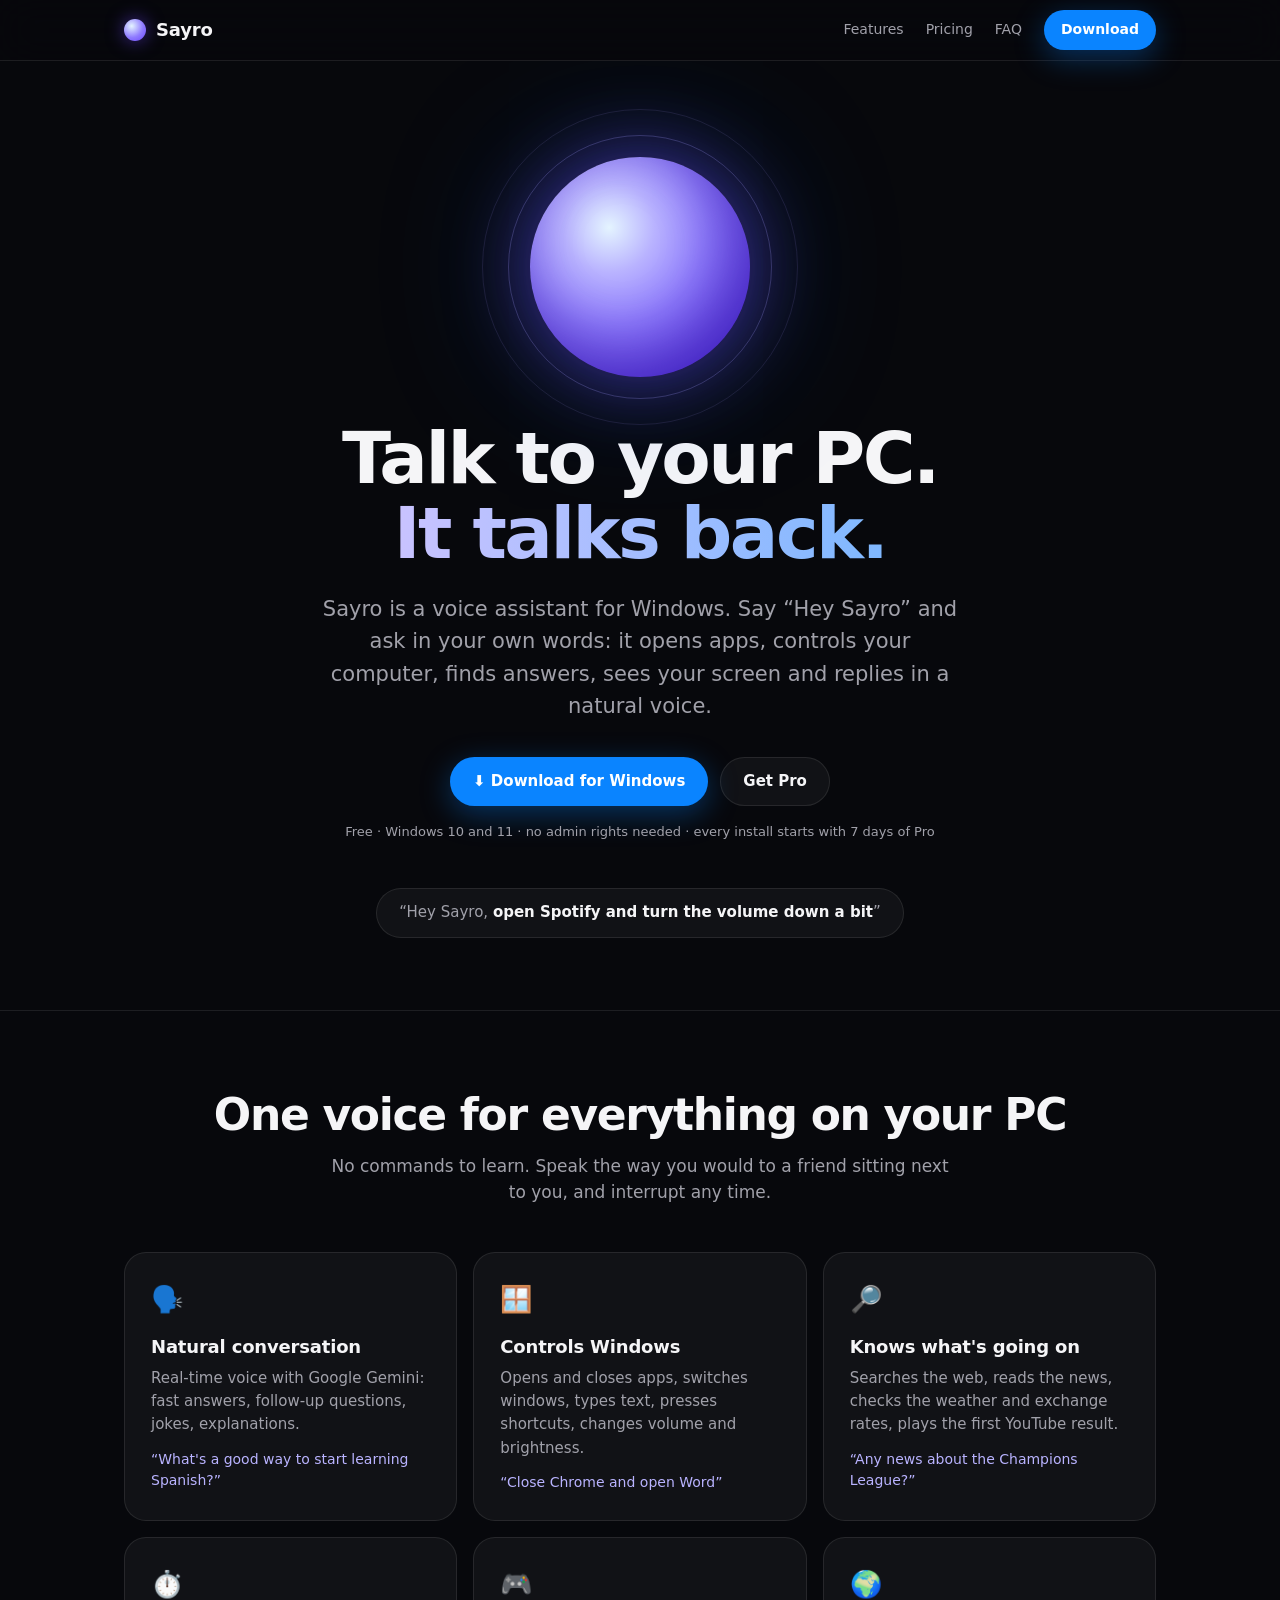
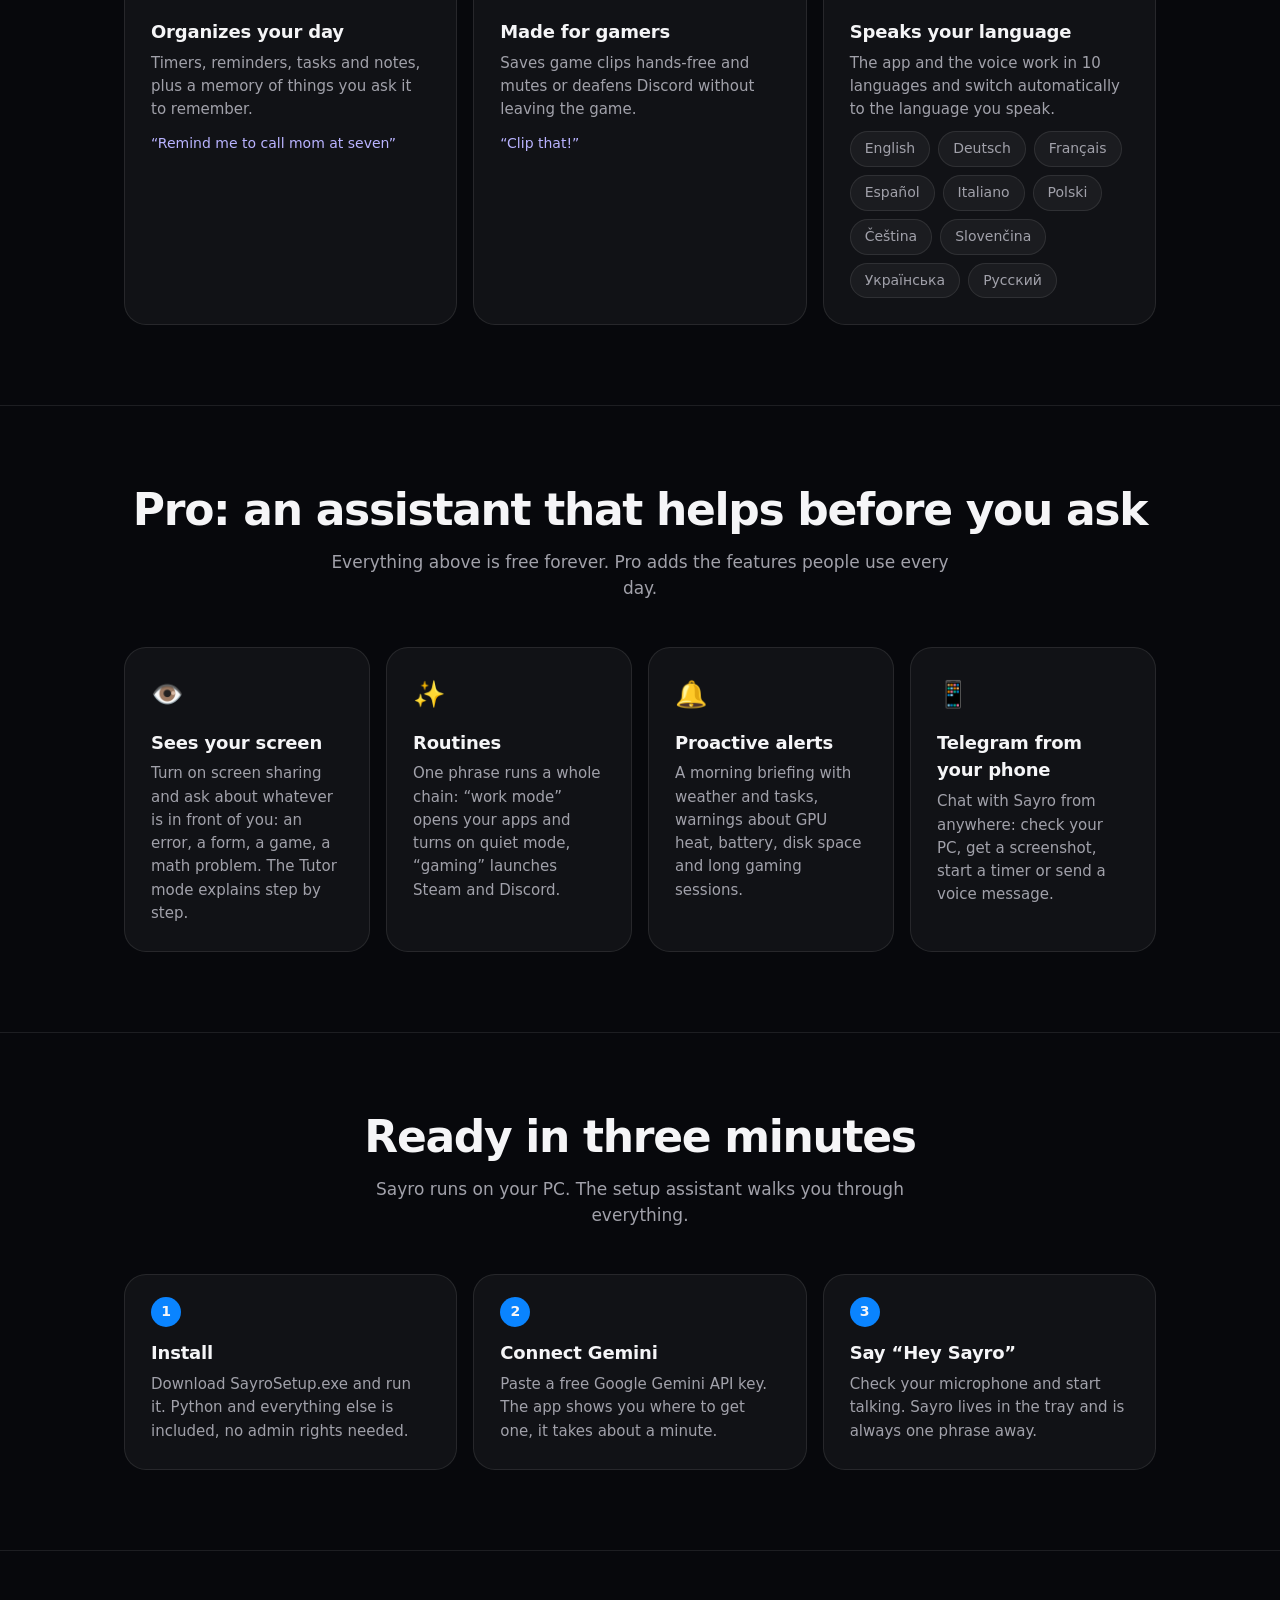
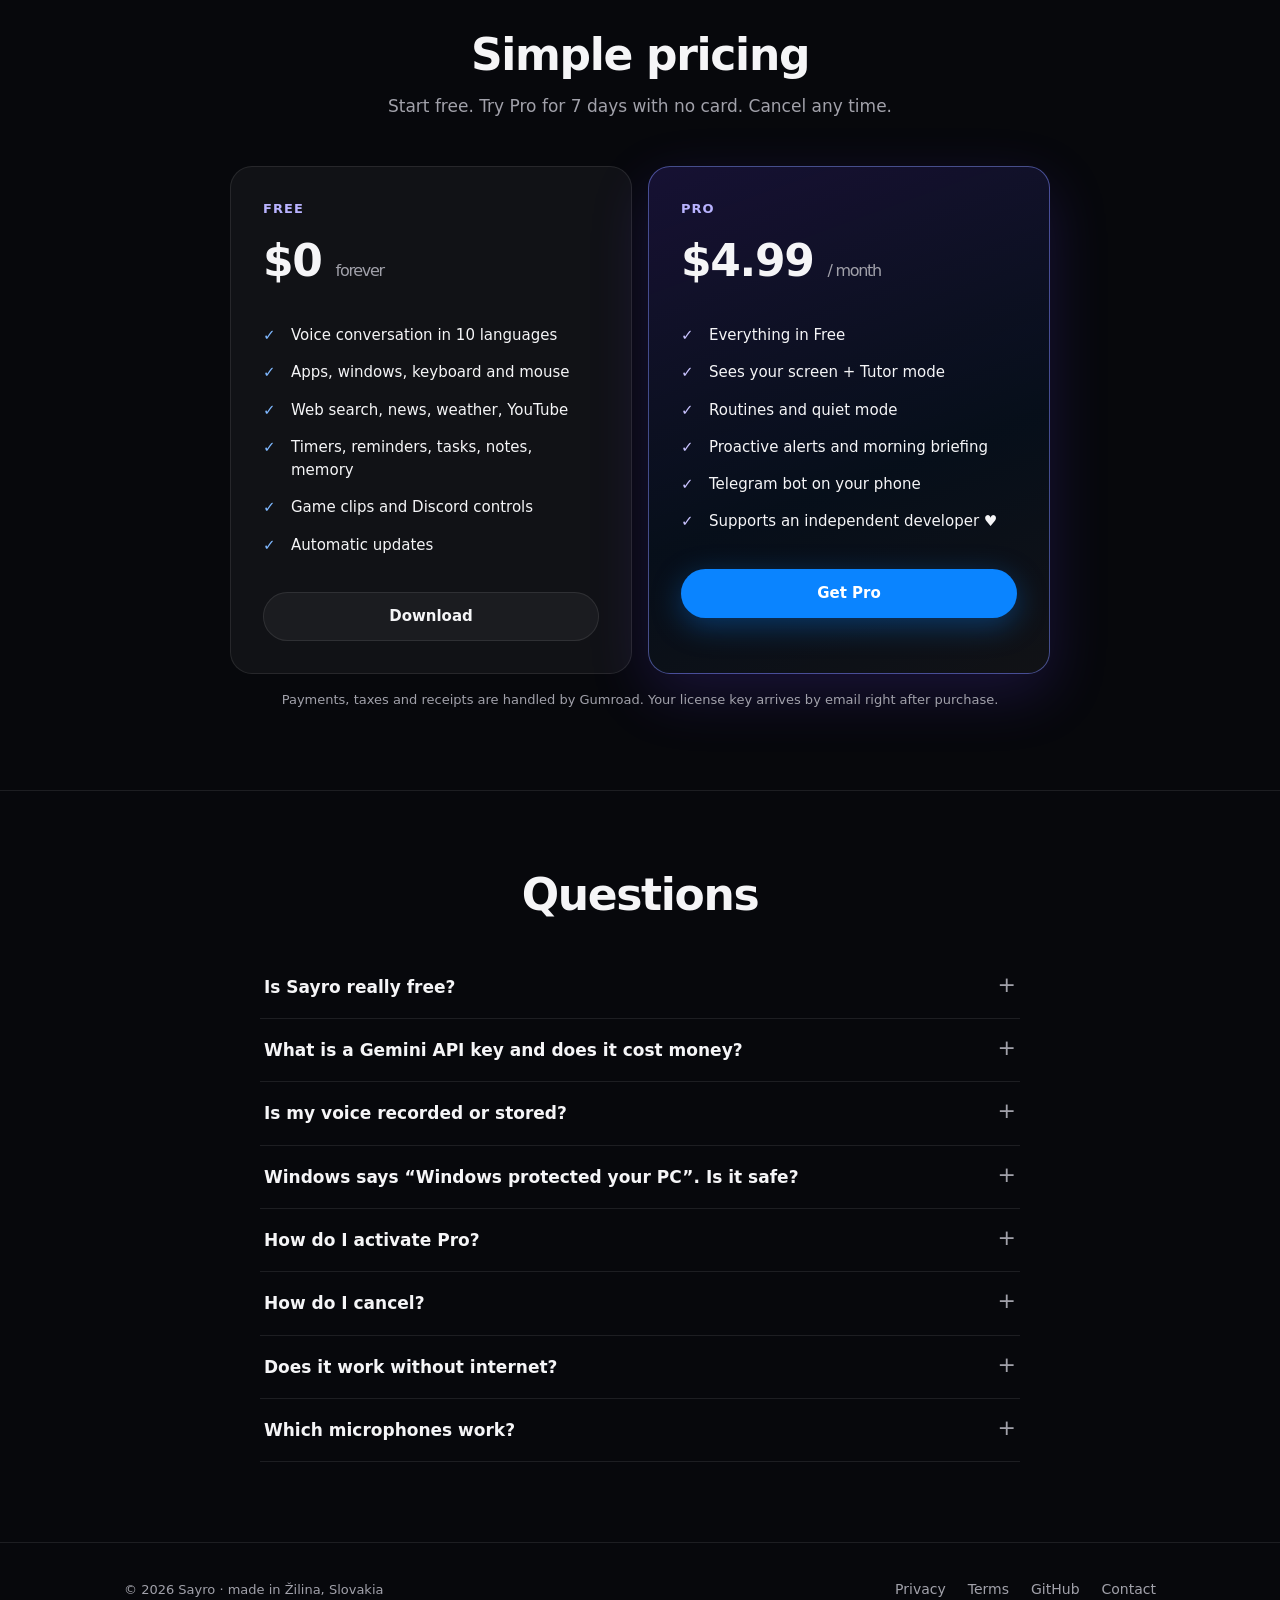
==== docs/index.html @ 343d3965 "Сайт Sayro (docs/ для GitHub Pages): главная, политика конфиденциальности, условия; ссылки на них в " ====
<!DOCTYPE html>
<html lang="en">
<head>
<meta charset="utf-8">
<meta name="viewport" content="width=device-width,initial-scale=1">
<title>Sayro — the voice assistant for Windows</title>
<meta name="description" content="Say “Hey Sayro” and talk naturally. Sayro opens apps, controls your PC, searches the web, sees your screen and answers in your language. Free, with Pro for $4.99/month.">
<meta property="og:title" content="Sayro — the voice assistant for Windows">
<meta property="og:description" content="Talk to your PC like to a person. Free for Windows 10/11, 10 languages.">
<meta property="og:image" content="og.png">
<meta name="theme-color" content="#07080c">
<link rel="icon" href="favicon.png">
<link rel="stylesheet" href="style.css">
</head>
<body>
<header><div class="wrap">
  <a class="logo" href="./"><i></i>Sayro</a>
  <nav>
    <a href="#features">Features</a>
    <a href="#pricing">Pricing</a>
    <a href="#faq">FAQ</a>
    <a class="btn primary small" href="https://github.com/woozermach/Jarvis/releases/latest/download/SayroSetup.exe">Download</a>
  </nav>
</div></header>

<main>
<div class="hero wrap">
  <div class="orb" aria-hidden="true"></div>
  <h1>Talk to your PC.<br><span>It talks back.</span></h1>
  <p class="lead">Sayro is a voice assistant for Windows. Say “Hey Sayro” and ask in your own words: it opens apps, controls your computer, finds answers, sees your screen and replies in a natural voice.</p>
  <div class="cta">
    <a class="btn primary" href="https://github.com/woozermach/Jarvis/releases/latest/download/SayroSetup.exe">⬇ Download for Windows</a>
    <a class="btn ghost" href="#pricing">Get Pro</a>
  </div>
  <p class="fine">Free · Windows 10 and 11 · no admin rights needed · every install starts with 7 days of Pro</p>
  <p class="quote">“Hey Sayro, <b>open Spotify and turn the volume down a bit</b>”</p>
</div>

<section id="features"><div class="wrap">
  <h2>One voice for everything on your PC</h2>
  <p class="sub">No commands to learn. Speak the way you would to a friend sitting next to you, and interrupt any time.</p>
  <div class="grid three">
    <div class="card"><div class="ic">🗣️</div><h3>Natural conversation</h3><p>Real-time voice with Google Gemini: fast answers, follow-up questions, jokes, explanations.</p><span class="say">“What's a good way to start learning Spanish?”</span></div>
    <div class="card"><div class="ic">🪟</div><h3>Controls Windows</h3><p>Opens and closes apps, switches windows, types text, presses shortcuts, changes volume and brightness.</p><span class="say">“Close Chrome and open Word”</span></div>
    <div class="card"><div class="ic">🔎</div><h3>Knows what's going on</h3><p>Searches the web, reads the news, checks the weather and exchange rates, plays the first YouTube result.</p><span class="say">“Any news about the Champions League?”</span></div>
    <div class="card"><div class="ic">⏱️</div><h3>Organizes your day</h3><p>Timers, reminders, tasks and notes, plus a memory of things you ask it to remember.</p><span class="say">“Remind me to call mom at seven”</span></div>
    <div class="card"><div class="ic">🎮</div><h3>Made for gamers</h3><p>Saves game clips hands-free and mutes or deafens Discord without leaving the game.</p><span class="say">“Clip that!”</span></div>
    <div class="card"><div class="ic">🌍</div><h3>Speaks your language</h3><p>The app and the voice work in 10 languages and switch automatically to the language you speak.</p>
      <div class="langs" style="justify-content:flex-start"><span>English</span><span>Deutsch</span><span>Français</span><span>Español</span><span>Italiano</span><span>Polski</span><span>Čeština</span><span>Slovenčina</span><span>Українська</span><span>Русский</span></div></div>
  </div>
</div></section>

<section id="pro"><div class="wrap">
  <h2>Pro: an assistant that helps before you ask</h2>
  <p class="sub">Everything above is free forever. Pro adds the features people use every day.</p>
  <div class="grid">
    <div class="card"><div class="ic">👁️</div><h3>Sees your screen</h3><p>Turn on screen sharing and ask about whatever is in front of you: an error, a form, a game, a math problem. The Tutor mode explains step by step.</p></div>
    <div class="card"><div class="ic">✨</div><h3>Routines</h3><p>One phrase runs a whole chain: “work mode” opens your apps and turns on quiet mode, “gaming” launches Steam and Discord.</p></div>
    <div class="card"><div class="ic">🔔</div><h3>Proactive alerts</h3><p>A morning briefing with weather and tasks, warnings about GPU heat, battery, disk space and long gaming sessions.</p></div>
    <div class="card"><div class="ic">📱</div><h3>Telegram from your phone</h3><p>Chat with Sayro from anywhere: check your PC, get a screenshot, start a timer or send a voice message.</p></div>
  </div>
</div></section>

<section><div class="wrap">
  <h2>Ready in three minutes</h2>
  <p class="sub">Sayro runs on your PC. The setup assistant walks you through everything.</p>
  <div class="steps">
    <div class="card step"><h3>Install</h3><p>Download SayroSetup.exe and run it. Python and everything else is included, no admin rights needed.</p></div>
    <div class="card step"><h3>Connect Gemini</h3><p>Paste a free Google Gemini API key. The app shows you where to get one, it takes about a minute.</p></div>
    <div class="card step"><h3>Say “Hey Sayro”</h3><p>Check your microphone and start talking. Sayro lives in the tray and is always one phrase away.</p></div>
  </div>
</div></section>

<section id="pricing"><div class="wrap">
  <h2>Simple pricing</h2>
  <p class="sub">Start free. Try Pro for 7 days with no card. Cancel any time.</p>
  <div class="plans">
    <div class="card plan">
      <div class="tag">Free</div>
      <div class="price">$0 <small>forever</small></div>
      <ul>
        <li>Voice conversation in 10 languages</li>
        <li>Apps, windows, keyboard and mouse</li>
        <li>Web search, news, weather, YouTube</li>
        <li>Timers, reminders, tasks, notes, memory</li>
        <li>Game clips and Discord controls</li>
        <li>Automatic updates</li>
      </ul>
      <a class="btn ghost" href="https://github.com/woozermach/Jarvis/releases/latest/download/SayroSetup.exe">Download</a>
    </div>
    <div class="card plan pro">
      <div class="tag">Pro</div>
      <div class="price">$4.99 <small>/ month</small></div>
      <ul>
        <li>Everything in Free</li>
        <li>Sees your screen + Tutor mode</li>
        <li>Routines and quiet mode</li>
        <li>Proactive alerts and morning briefing</li>
        <li>Telegram bot on your phone</li>
        <li>Supports an independent developer ♥</li>
      </ul>
      <a class="btn primary" href="https://minailove.gumroad.com/l/sayro-pro">Get Pro</a>
    </div>
  </div>
  <p class="fine" style="text-align:center">Payments, taxes and receipts are handled by Gumroad. Your license key arrives by email right after purchase.</p>
</div></section>

<section id="faq"><div class="wrap">
  <h2>Questions</h2>
  <div class="faq" style="margin-top:36px">
    <details><summary>Is Sayro really free?</summary><p>Yes. Everything except the Pro features is free with no time limit and no ads. Every new install gets 7 days of Pro to try.</p></details>
    <details><summary>What is a Gemini API key and does it cost money?</summary><p>Sayro's brain is Google Gemini. You connect it with your own key from Google AI Studio. Google offers a free tier that is enough for everyday use; heavy use or extra privacy (see below) needs a paid Google plan, billed by Google. A Google AI Pro subscription may include monthly Google Cloud credit that can pay for this.</p></details>
    <details><summary>Is my voice recorded or stored?</summary><p>Sayro has no servers of its own and the developer never receives your voice, screen or messages. While you talk, audio goes directly from your PC to Google to be understood and answered. Notes, tasks and settings stay on your PC. Read the <a href="privacy.html">Privacy Policy</a> for every detail.</p></details>
    <details><summary>Windows says “Windows protected your PC”. Is it safe?</summary><p>This warning appears for new apps that are not yet code-signed. Click <b>More info → Run anyway</b>. The full source code is public on <a href="https://github.com/woozermach/Jarvis">GitHub</a>.</p></details>
    <details><summary>How do I activate Pro?</summary><p>After buying, copy the license key from the Gumroad email, open Sayro → Settings → Pro and paste it. If you reinstall Windows or Sayro, just paste the same key again.</p></details>
    <details><summary>How do I cancel?</summary><p>Open the Gumroad receipt email or your Gumroad library and click “Manage membership” → Cancel. Pro stays active until the end of the period you paid for, then Sayro goes back to Free. Nothing is deleted.</p></details>
    <details><summary>Does it work without internet?</summary><p>Not yet. Understanding speech and answering needs Google Gemini online. An offline mode is on the roadmap.</p></details>
    <details><summary>Which microphones work?</summary><p>Any. With headphones you can talk over Sayro and interrupt it; with laptop speakers it pauses the microphone while speaking to avoid echo.</p></details>
  </div>
</div></section>
</main>

<footer><div class="wrap">
  <span>© 2026 Sayro · made in Žilina, Slovakia</span>
  <nav>
    <a href="privacy.html">Privacy</a>
    <a href="terms.html">Terms</a>
    <a href="https://github.com/woozermach/Jarvis">GitHub</a>
    <a href="https://github.com/woozermach/Jarvis/issues"><!--contact-->Contact</a>
  </nav>
</div></footer>
</body>
</html>
---- docs/style.css ----
:root{
  --bg:#07080c;--bg2:#10131b;--card:rgba(255,255,255,.045);--line:rgba(255,255,255,.09);
  --text:#f5f5f7;--dim:#a1a1aa;--accent:#0A84FF;--violet:#6b45ff;--glow:#e4f4ff;
  --r:22px;--max:1080px;
  font-family:-apple-system,BlinkMacSystemFont,"SF Pro Display","Segoe UI Variable","Segoe UI",Inter,system-ui,sans-serif;
}
*{box-sizing:border-box;margin:0}
html{scroll-behavior:smooth}
body{background:var(--bg);color:var(--text);line-height:1.55;-webkit-font-smoothing:antialiased}
a{color:inherit}
.wrap{max-width:var(--max);margin:0 auto;padding:0 24px}

/* шапка */
header{position:sticky;top:0;z-index:10;backdrop-filter:saturate(180%) blur(20px);-webkit-backdrop-filter:saturate(180%) blur(20px);
  background:rgba(7,8,12,.72);border-bottom:1px solid var(--line)}
header .wrap{display:flex;align-items:center;gap:28px;height:60px}
.logo{display:flex;align-items:center;gap:10px;font-weight:650;font-size:18px;text-decoration:none;letter-spacing:-.01em}
.logo i{width:22px;height:22px;border-radius:50%;background:radial-gradient(circle at 35% 32%,var(--glow),#8f7bff 55%,var(--violet));
  box-shadow:0 0 18px rgba(107,69,255,.55)}
nav{display:flex;align-items:center;gap:22px;margin-left:auto;font-size:14px}
nav a{color:var(--dim);text-decoration:none}nav a:hover{color:var(--text)}
.btn{display:inline-flex;align-items:center;gap:8px;padding:12px 22px;border-radius:999px;font-weight:600;font-size:15px;
  text-decoration:none;border:1px solid transparent;transition:transform .15s,background .15s,box-shadow .15s;cursor:pointer}
.btn:hover{transform:translateY(-1px)}
.btn.primary{background:var(--accent);color:#fff;box-shadow:0 8px 30px rgba(10,132,255,.35)}
.btn.primary:hover{background:#2b95ff}
.btn.ghost{border-color:var(--line);background:var(--card)}
.btn.small{padding:8px 16px;font-size:14px}

/* главный экран */
.hero{text-align:center;padding:96px 0 72px;position:relative;overflow:hidden}
.orb{width:220px;height:220px;margin:0 auto 44px;border-radius:50%;position:relative;
  background:radial-gradient(circle at 36% 32%,var(--glow) 0%,#b9b3ff 22%,#8f7bff 48%,var(--violet) 78%,#3d22c9 100%);
  box-shadow:0 0 80px rgba(107,69,255,.55),0 0 160px rgba(10,132,255,.25),inset -18px -24px 60px rgba(30,10,120,.45);
  animation:breathe 5s ease-in-out infinite}
.orb::before,.orb::after{content:"";position:absolute;inset:-22px;border-radius:50%;border:1px solid rgba(160,150,255,.25);animation:ring 5s ease-in-out infinite}
.orb::after{inset:-48px;border-color:rgba(160,150,255,.12);animation-delay:.6s}
@keyframes breathe{50%{transform:scale(1.045);box-shadow:0 0 110px rgba(107,69,255,.7),0 0 200px rgba(10,132,255,.3),inset -18px -24px 60px rgba(30,10,120,.45)}}
@keyframes ring{50%{transform:scale(1.06);opacity:.5}}
@media (prefers-reduced-motion:reduce){.orb,.orb::before,.orb::after{animation:none}}
h1{font-size:clamp(40px,6.4vw,72px);line-height:1.04;letter-spacing:-.035em;font-weight:700}
h1 span{background:linear-gradient(90deg,#c9c3ff,#7fb8ff);-webkit-background-clip:text;background-clip:text;color:transparent}
.lead{font-size:clamp(17px,2.1vw,21px);color:var(--dim);max-width:640px;margin:22px auto 34px}
.cta{display:flex;gap:12px;justify-content:center;flex-wrap:wrap}
.fine{color:var(--dim);font-size:13px;margin-top:16px}
.quote{display:inline-block;margin-top:46px;padding:12px 22px;border-radius:999px;background:var(--card);border:1px solid var(--line);
  font-size:15px;color:var(--dim)}.quote b{color:var(--text);font-weight:600}

/* секции */
section{padding:80px 0;border-top:1px solid var(--line)}
h2{font-size:clamp(30px,4.2vw,44px);letter-spacing:-.03em;line-height:1.1;text-align:center}
.sub{color:var(--dim);text-align:center;max-width:620px;margin:14px auto 46px;font-size:17px}
.grid{display:grid;gap:16px;grid-template-columns:repeat(auto-fit,minmax(240px,1fr))}
.grid.three{grid-template-columns:repeat(3,1fr)}
@media (max-width:900px){.grid.three{grid-template-columns:repeat(auto-fit,minmax(240px,1fr))}}
.card{background:var(--card);border:1px solid var(--line);border-radius:var(--r);padding:26px}
.card .ic{font-size:26px;margin-bottom:14px}
.card h3{font-size:18px;letter-spacing:-.01em;margin-bottom:6px}
.card p{color:var(--dim);font-size:15px}
.card .say{display:block;margin-top:12px;font-size:14px;color:#b9b3ff}

/* шаги */
.steps{display:grid;gap:16px;grid-template-columns:repeat(auto-fit,minmax(260px,1fr));counter-reset:s}
.step{counter-increment:s;position:relative;padding-top:64px}
.step::before{content:counter(s);position:absolute;top:22px;left:26px;width:30px;height:30px;border-radius:50%;
  display:grid;place-items:center;font-weight:700;font-size:14px;background:var(--accent)}

/* цены */
.plans{display:grid;gap:16px;grid-template-columns:repeat(auto-fit,minmax(300px,1fr));max-width:820px;margin:0 auto}
.plan{padding:32px}
.plan.pro{border-color:rgba(127,140,255,.5);background:linear-gradient(160deg,rgba(107,69,255,.16),rgba(10,132,255,.06) 60%,var(--card));
  box-shadow:0 20px 60px rgba(107,69,255,.18)}
.plan .tag{font-size:13px;font-weight:600;color:#b9b3ff;text-transform:uppercase;letter-spacing:.08em}
.price{font-size:44px;font-weight:700;letter-spacing:-.03em;margin:8px 0 2px}.price small{font-size:16px;color:var(--dim);font-weight:500}
.plan ul{list-style:none;padding:0;margin:22px 0 28px}
.plan li{padding:7px 0 7px 28px;position:relative;font-size:15px}
.plan li::before{content:"✓";position:absolute;left:0;color:#7fb8ff;font-weight:700}
.plan.pro li::before{color:#c9c3ff}
.plan .btn{width:100%;justify-content:center}

/* вопросы */
.faq{max-width:760px;margin:0 auto}
details{border-bottom:1px solid var(--line);padding:18px 4px}
summary{cursor:pointer;font-weight:600;font-size:17px;list-style:none;display:flex;justify-content:space-between;gap:16px}
summary::-webkit-details-marker{display:none}
summary::after{content:"+";color:var(--dim);font-weight:400;font-size:22px;line-height:1}
details[open] summary::after{content:"–"}
details p{color:var(--dim);margin-top:10px;font-size:15px}

.langs{display:flex;flex-wrap:wrap;gap:8px;justify-content:center;margin-top:10px}
.langs span{padding:6px 14px;border-radius:999px;background:var(--card);border:1px solid var(--line);font-size:14px;color:var(--dim)}

footer{border-top:1px solid var(--line);padding:36px 0 48px;color:var(--dim);font-size:13px}
footer .wrap{display:flex;gap:20px;flex-wrap:wrap;align-items:center}
footer nav{margin-left:auto}

/* юридические страницы */
.doc{max-width:760px;margin:0 auto;padding:64px 24px 80px}
.doc h1{font-size:clamp(34px,5vw,48px);margin-bottom:6px}
.doc .upd{color:var(--dim);font-size:14px;margin-bottom:36px}
.doc h2{text-align:left;font-size:22px;margin:38px 0 10px;letter-spacing:-.015em}
.doc p,.doc li{color:#d4d4d8;font-size:16px}
.doc p{margin:10px 0}.doc ul{padding-left:22px;margin:10px 0}.doc li{margin:6px 0}
.doc table{width:100%;border-collapse:collapse;margin:14px 0;font-size:14.5px}
.doc th,.doc td{text-align:left;padding:10px 12px;border-bottom:1px solid var(--line);vertical-align:top}
.doc th{color:var(--dim);font-weight:600}
.doc .box{background:var(--card);border:1px solid var(--line);border-radius:16px;padding:18px 20px;margin:18px 0}
.doc code{background:rgba(255,255,255,.07);padding:2px 6px;border-radius:6px;font-size:.92em}

@media (max-width:720px){nav a:not(.btn){display:none}.hero{padding:64px 0 52px}.orb{width:160px;height:160px}}
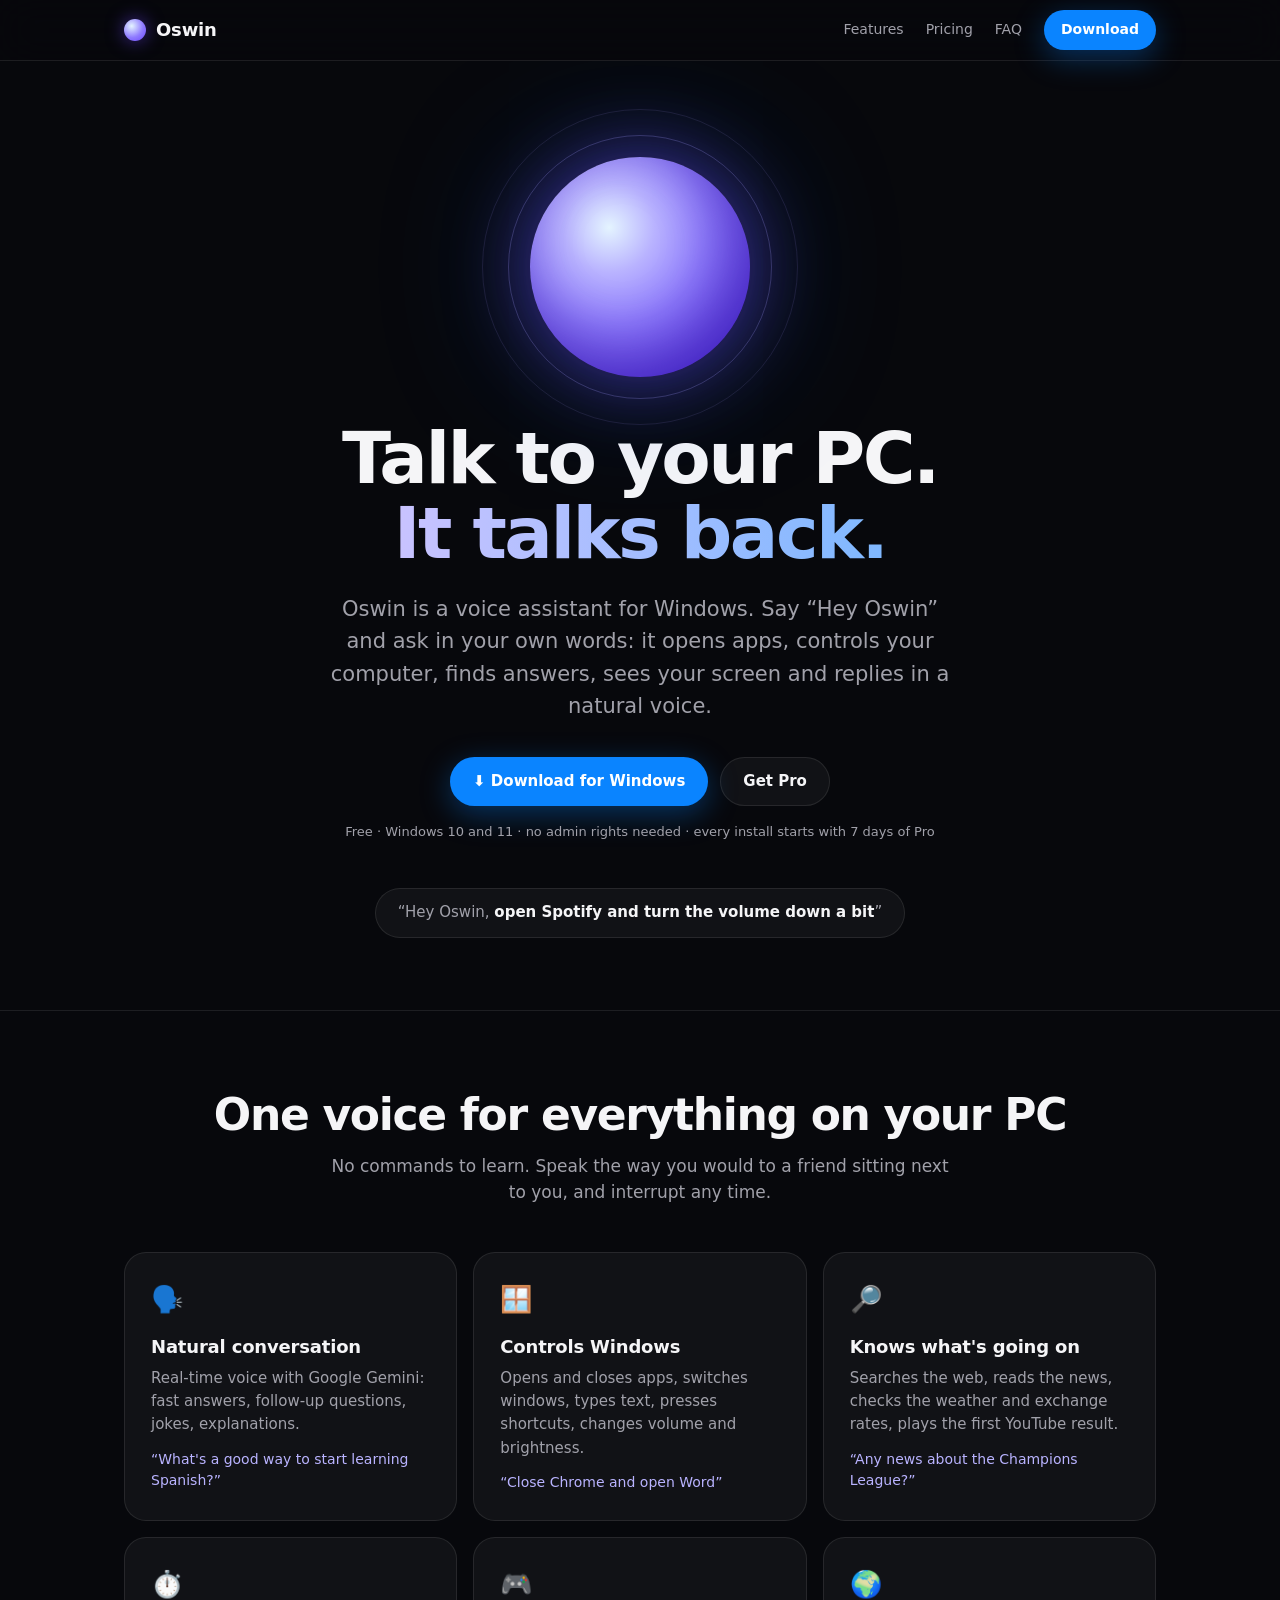
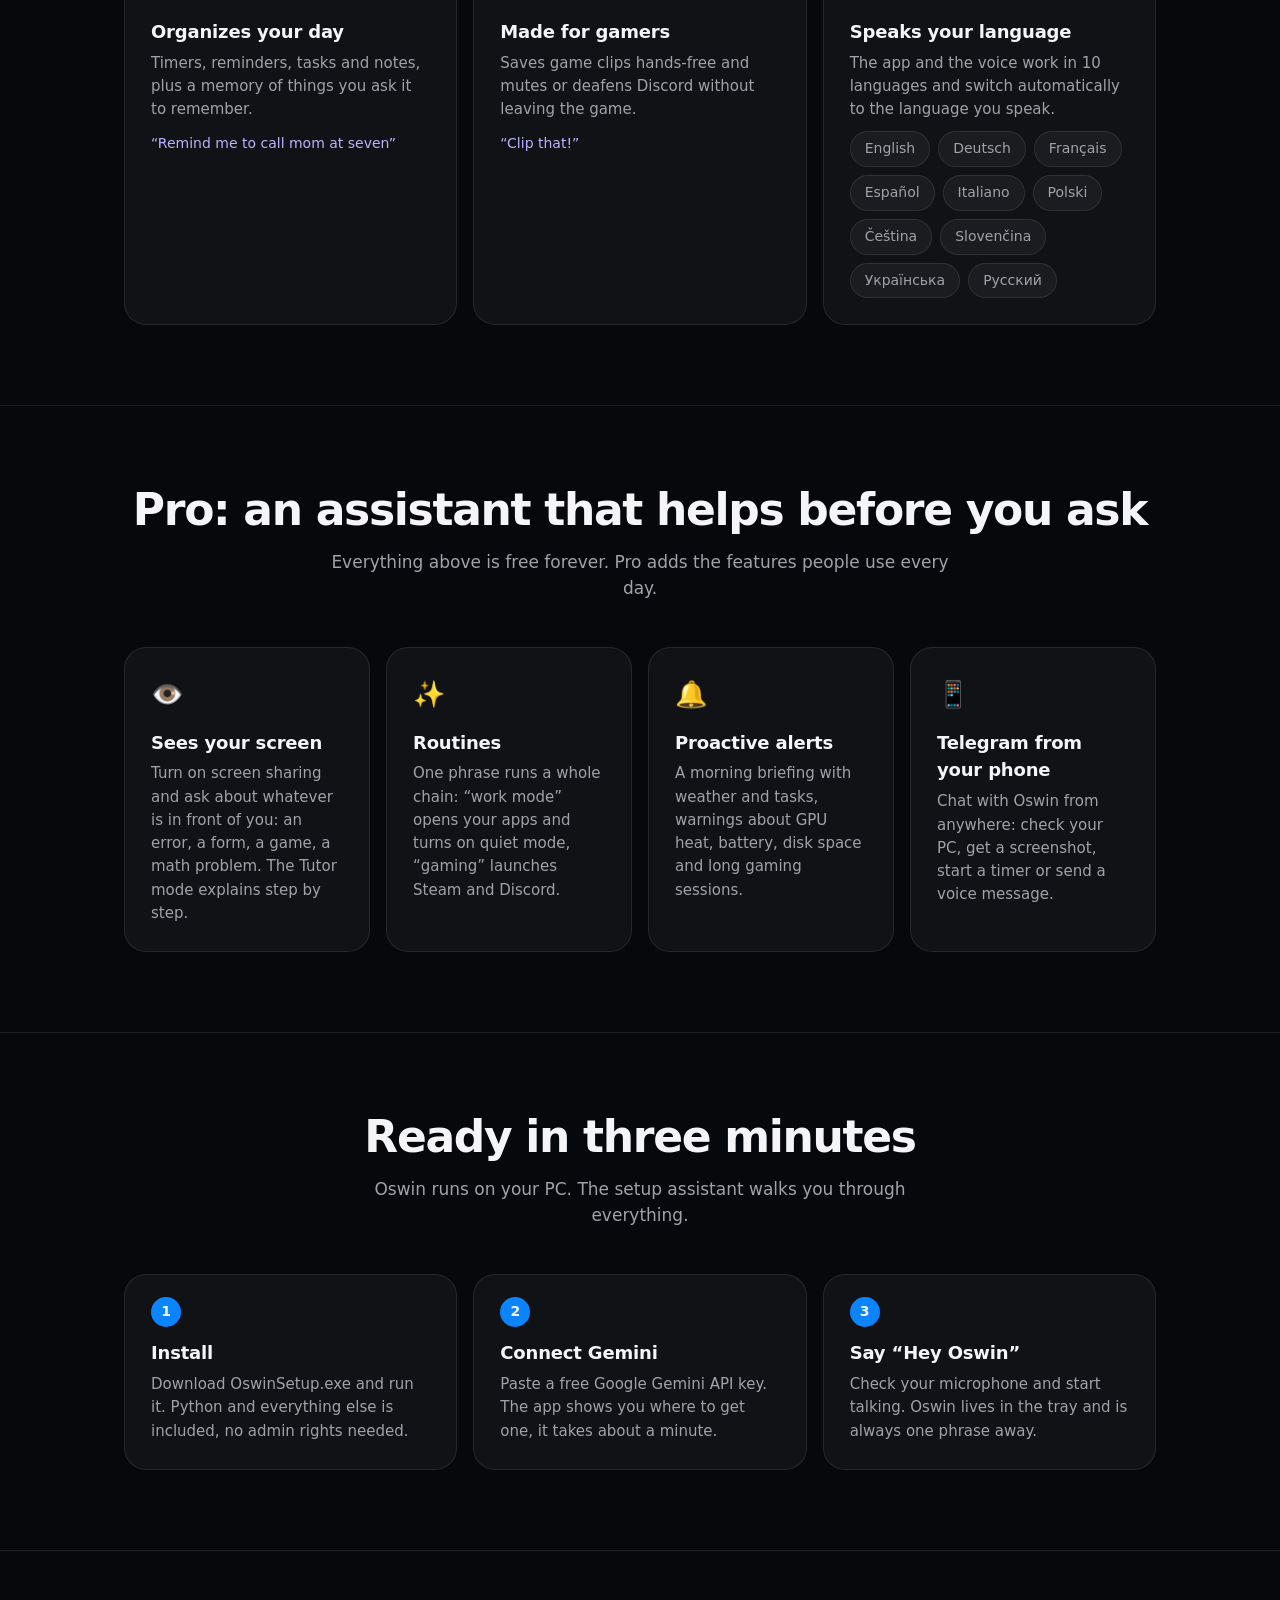
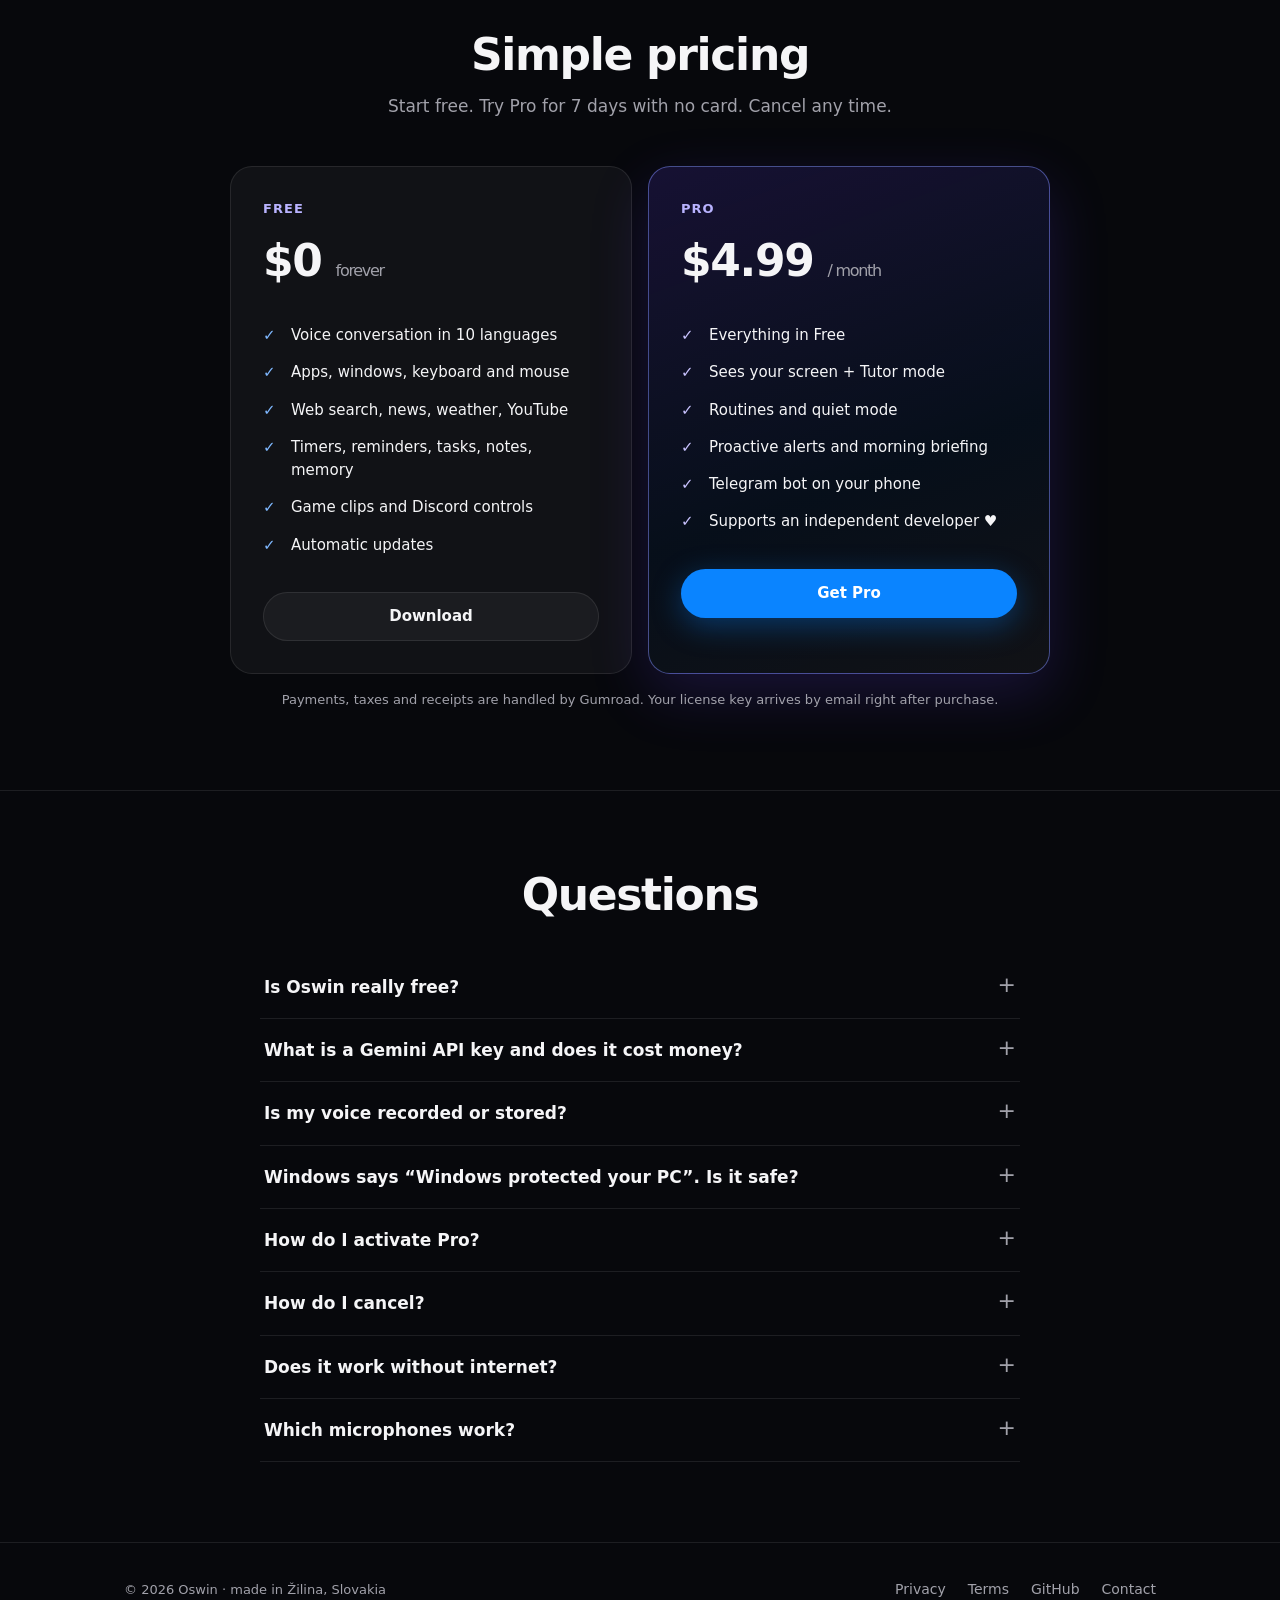
==== commit 761bff1c: "Oswin 3.1.0: новое имя (Sayro занят), миграция окон/ярлыков/автозапуска, сайт и установщик OswinSetu" ====
--- a/docs/index.html
+++ b/docs/index.html
@@ -3,9 +3,9 @@
 <head>
 <meta charset="utf-8">
 <meta name="viewport" content="width=device-width,initial-scale=1">
-<title>Sayro — the voice assistant for Windows</title>
-<meta name="description" content="Say “Hey Sayro” and talk naturally. Sayro opens apps, controls your PC, searches the web, sees your screen and answers in your language. Free, with Pro for $4.99/month.">
-<meta property="og:title" content="Sayro — the voice assistant for Windows">
+<title>Oswin — the voice assistant for Windows</title>
+<meta name="description" content="Say “Hey Oswin” and talk naturally. Oswin opens apps, controls your PC, searches the web, sees your screen and answers in your language. Free, with Pro for $4.99/month.">
+<meta property="og:title" content="Oswin — the voice assistant for Windows">
 <meta property="og:description" content="Talk to your PC like to a person. Free for Windows 10/11, 10 languages.">
 <meta property="og:image" content="og.png">
 <meta name="theme-color" content="#07080c">
@@ -14,12 +14,12 @@
 </head>
 <body>
 <header><div class="wrap">
-  <a class="logo" href="./"><i></i>Sayro</a>
+  <a class="logo" href="./"><i></i>Oswin</a>
   <nav>
     <a href="#features">Features</a>
     <a href="#pricing">Pricing</a>
     <a href="#faq">FAQ</a>
-    <a class="btn primary small" href="https://github.com/woozermach/Jarvis/releases/latest/download/SayroSetup.exe">Download</a>
+    <a class="btn primary small" href="https://github.com/woozermach/Jarvis/releases/latest/download/OswinSetup.exe">Download</a>
   </nav>
 </div></header>
 
@@ -27,13 +27,13 @@
 <div class="hero wrap">
   <div class="orb" aria-hidden="true"></div>
   <h1>Talk to your PC.<br><span>It talks back.</span></h1>
-  <p class="lead">Sayro is a voice assistant for Windows. Say “Hey Sayro” and ask in your own words: it opens apps, controls your computer, finds answers, sees your screen and replies in a natural voice.</p>
+  <p class="lead">Oswin is a voice assistant for Windows. Say “Hey Oswin” and ask in your own words: it opens apps, controls your computer, finds answers, sees your screen and replies in a natural voice.</p>
   <div class="cta">
-    <a class="btn primary" href="https://github.com/woozermach/Jarvis/releases/latest/download/SayroSetup.exe">⬇ Download for Windows</a>
+    <a class="btn primary" href="https://github.com/woozermach/Jarvis/releases/latest/download/OswinSetup.exe">⬇ Download for Windows</a>
     <a class="btn ghost" href="#pricing">Get Pro</a>
   </div>
   <p class="fine">Free · Windows 10 and 11 · no admin rights needed · every install starts with 7 days of Pro</p>
-  <p class="quote">“Hey Sayro, <b>open Spotify and turn the volume down a bit</b>”</p>
+  <p class="quote">“Hey Oswin, <b>open Spotify and turn the volume down a bit</b>”</p>
 </div>
 
 <section id="features"><div class="wrap">
@@ -57,17 +57,17 @@
     <div class="card"><div class="ic">👁️</div><h3>Sees your screen</h3><p>Turn on screen sharing and ask about whatever is in front of you: an error, a form, a game, a math problem. The Tutor mode explains step by step.</p></div>
     <div class="card"><div class="ic">✨</div><h3>Routines</h3><p>One phrase runs a whole chain: “work mode” opens your apps and turns on quiet mode, “gaming” launches Steam and Discord.</p></div>
     <div class="card"><div class="ic">🔔</div><h3>Proactive alerts</h3><p>A morning briefing with weather and tasks, warnings about GPU heat, battery, disk space and long gaming sessions.</p></div>
-    <div class="card"><div class="ic">📱</div><h3>Telegram from your phone</h3><p>Chat with Sayro from anywhere: check your PC, get a screenshot, start a timer or send a voice message.</p></div>
+    <div class="card"><div class="ic">📱</div><h3>Telegram from your phone</h3><p>Chat with Oswin from anywhere: check your PC, get a screenshot, start a timer or send a voice message.</p></div>
   </div>
 </div></section>
 
 <section><div class="wrap">
   <h2>Ready in three minutes</h2>
-  <p class="sub">Sayro runs on your PC. The setup assistant walks you through everything.</p>
+  <p class="sub">Oswin runs on your PC. The setup assistant walks you through everything.</p>
   <div class="steps">
-    <div class="card step"><h3>Install</h3><p>Download SayroSetup.exe and run it. Python and everything else is included, no admin rights needed.</p></div>
+    <div class="card step"><h3>Install</h3><p>Download OswinSetup.exe and run it. Python and everything else is included, no admin rights needed.</p></div>
     <div class="card step"><h3>Connect Gemini</h3><p>Paste a free Google Gemini API key. The app shows you where to get one, it takes about a minute.</p></div>
-    <div class="card step"><h3>Say “Hey Sayro”</h3><p>Check your microphone and start talking. Sayro lives in the tray and is always one phrase away.</p></div>
+    <div class="card step"><h3>Say “Hey Oswin”</h3><p>Check your microphone and start talking. Oswin lives in the tray and is always one phrase away.</p></div>
   </div>
 </div></section>
 
@@ -86,7 +86,7 @@
         <li>Game clips and Discord controls</li>
         <li>Automatic updates</li>
       </ul>
-      <a class="btn ghost" href="https://github.com/woozermach/Jarvis/releases/latest/download/SayroSetup.exe">Download</a>
+      <a class="btn ghost" href="https://github.com/woozermach/Jarvis/releases/latest/download/OswinSetup.exe">Download</a>
     </div>
     <div class="card plan pro">
       <div class="tag">Pro</div>
@@ -99,7 +99,7 @@
         <li>Telegram bot on your phone</li>
         <li>Supports an independent developer ♥</li>
       </ul>
-      <a class="btn primary" href="https://minailove.gumroad.com/l/sayro-pro">Get Pro</a>
+      <a class="btn primary" href="https://minailove.gumroad.com/l/oswin-pro">Get Pro</a>
     </div>
   </div>
   <p class="fine" style="text-align:center">Payments, taxes and receipts are handled by Gumroad. Your license key arrives by email right after purchase.</p>
@@ -108,20 +108,20 @@
 <section id="faq"><div class="wrap">
   <h2>Questions</h2>
   <div class="faq" style="margin-top:36px">
-    <details><summary>Is Sayro really free?</summary><p>Yes. Everything except the Pro features is free with no time limit and no ads. Every new install gets 7 days of Pro to try.</p></details>
-    <details><summary>What is a Gemini API key and does it cost money?</summary><p>Sayro's brain is Google Gemini. You connect it with your own key from Google AI Studio. Google offers a free tier that is enough for everyday use; heavy use or extra privacy (see below) needs a paid Google plan, billed by Google. A Google AI Pro subscription may include monthly Google Cloud credit that can pay for this.</p></details>
-    <details><summary>Is my voice recorded or stored?</summary><p>Sayro has no servers of its own and the developer never receives your voice, screen or messages. While you talk, audio goes directly from your PC to Google to be understood and answered. Notes, tasks and settings stay on your PC. Read the <a href="privacy.html">Privacy Policy</a> for every detail.</p></details>
+    <details><summary>Is Oswin really free?</summary><p>Yes. Everything except the Pro features is free with no time limit and no ads. Every new install gets 7 days of Pro to try.</p></details>
+    <details><summary>What is a Gemini API key and does it cost money?</summary><p>Oswin's brain is Google Gemini. You connect it with your own key from Google AI Studio. Google offers a free tier that is enough for everyday use; heavy use or extra privacy (see below) needs a paid Google plan, billed by Google. A Google AI Pro subscription may include monthly Google Cloud credit that can pay for this.</p></details>
+    <details><summary>Is my voice recorded or stored?</summary><p>Oswin has no servers of its own and the developer never receives your voice, screen or messages. While you talk, audio goes directly from your PC to Google to be understood and answered. Notes, tasks and settings stay on your PC. Read the <a href="privacy.html">Privacy Policy</a> for every detail.</p></details>
     <details><summary>Windows says “Windows protected your PC”. Is it safe?</summary><p>This warning appears for new apps that are not yet code-signed. Click <b>More info → Run anyway</b>. The full source code is public on <a href="https://github.com/woozermach/Jarvis">GitHub</a>.</p></details>
-    <details><summary>How do I activate Pro?</summary><p>After buying, copy the license key from the Gumroad email, open Sayro → Settings → Pro and paste it. If you reinstall Windows or Sayro, just paste the same key again.</p></details>
-    <details><summary>How do I cancel?</summary><p>Open the Gumroad receipt email or your Gumroad library and click “Manage membership” → Cancel. Pro stays active until the end of the period you paid for, then Sayro goes back to Free. Nothing is deleted.</p></details>
+    <details><summary>How do I activate Pro?</summary><p>After buying, copy the license key from the Gumroad email, open Oswin → Settings → Pro and paste it. If you reinstall Windows or Oswin, just paste the same key again.</p></details>
+    <details><summary>How do I cancel?</summary><p>Open the Gumroad receipt email or your Gumroad library and click “Manage membership” → Cancel. Pro stays active until the end of the period you paid for, then Oswin goes back to Free. Nothing is deleted.</p></details>
     <details><summary>Does it work without internet?</summary><p>Not yet. Understanding speech and answering needs Google Gemini online. An offline mode is on the roadmap.</p></details>
-    <details><summary>Which microphones work?</summary><p>Any. With headphones you can talk over Sayro and interrupt it; with laptop speakers it pauses the microphone while speaking to avoid echo.</p></details>
+    <details><summary>Which microphones work?</summary><p>Any. With headphones you can talk over Oswin and interrupt it; with laptop speakers it pauses the microphone while speaking to avoid echo.</p></details>
   </div>
 </div></section>
 </main>
 
 <footer><div class="wrap">
-  <span>© 2026 Sayro · made in Žilina, Slovakia</span>
+  <span>© 2026 Oswin · made in Žilina, Slovakia</span>
   <nav>
     <a href="privacy.html">Privacy</a>
     <a href="terms.html">Terms</a>
